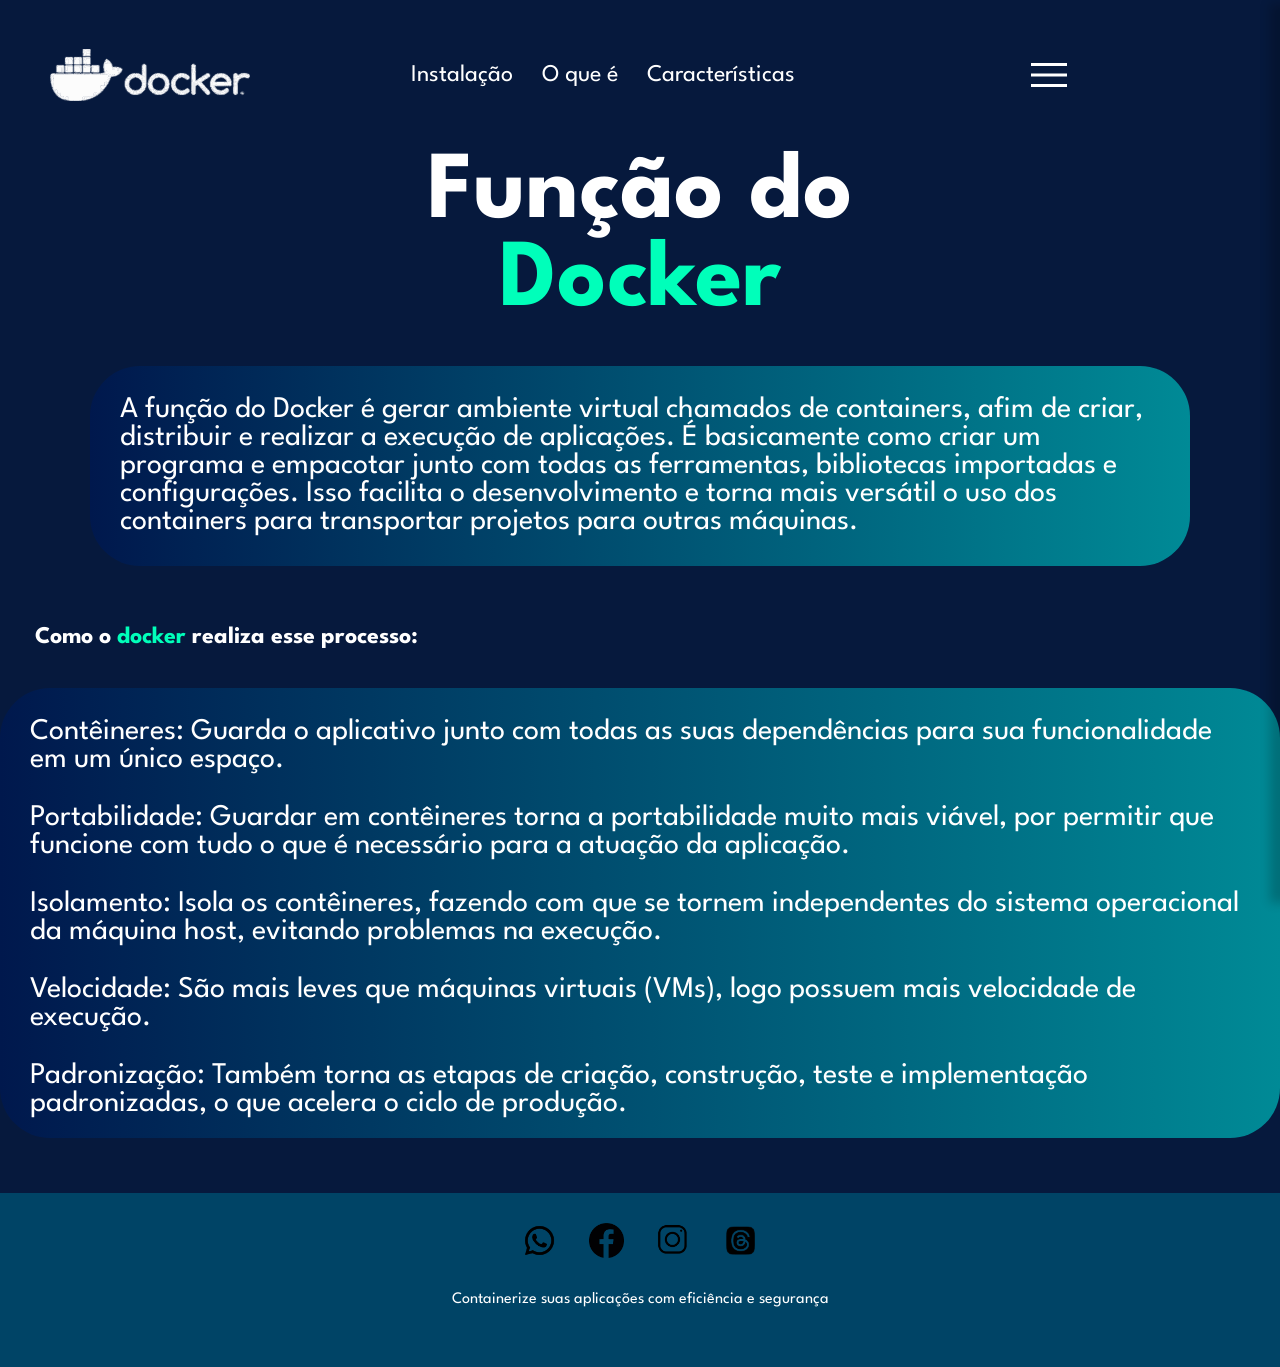
==== funcao.html @ 378aea59 "Enviando2" ====
<!DOCTYPE html>
<html lang="pt-br">
<head>
    <meta charset="UTF-8">
    <meta name="viewport" content="width=device-width, initial-scale=1.0">
    <title>Função</title>
    <link rel="stylesheet" href="estilo.css">
    <link href="https://fonts.googleapis.com/css2?family=League+Spartan:wght@400;700&display=swap" rel="stylesheet">
</head>
<body>
    <header>
        <img class="logo-header" src="./imagens/logo-docker.svg" alt="logo do docker em branco">

        <section class="links-header">
            <a href="#">Instalação</a>
            <a href="#">O que é</a>
            <a href="#">Características</a>
        </section>

        <nav>

            <ul class="barrinha">
                <li class="btn-fechar"><a href="#"><img src="./imagens/close.svg" alt="Fechar"></a></li>
                <li><a href="">O que é</a></li>
                <li><a href="">Vantagens e desvantagens</a></li>
                <li><a href="">Função</a></li>
            </ul>

            <ul>
                <li class="btn-abrir"><a href="#"><img src="./imagens//menu.svg" alt="Abrir menu"></a></li>
            </ul>
        </nav>

        <script>
            const barra = document.querySelector('.barrinha');
            const btnAbrir = document.querySelector('.btn-abrir');
            const btnFechar = document.querySelector('.btn-fechar');

            btnAbrir.addEventListener('click', (e) => {
                e.preventDefault();
                barra.classList.add('ativa');
            });

            btnFechar.addEventListener('click', (e) => {
                e.preventDefault();
                barra.classList.remove('ativa');
            });
        </script>
    </header>
    <h1>Função do </br><span class="colorido">Docker</span></h1>
    <section class="funcao-centralizar-gradiente">
        <section class="gradiente-funcao">
            <p>A função do Docker é gerar ambiente virtual chamados de containers, afim de criar, distribuir e realizar a execução de aplicações. É basicamente como criar um programa e empacotar junto com todas as ferramentas, bibliotecas importadas e configurações. Isso facilita o desenvolvimento e torna mais versátil o uso dos containers para transportar projetos para outras máquinas.</p>
        </section>
    </section>
    <div id="mesclartexto">
        <h2 id="funcao-titulo">Como o <span class="colorido">docker</span> realiza esse processo:</h2>
        <section class="funcao-centralizar-gradiente">
            <section id="gradiente-funcao-lista">
                <p>Contêineres: Guarda o aplicativo junto com todas as suas dependências para sua funcionalidade em um único espaço.</p>
                <p>Portabilidade: Guardar em contêineres torna a portabilidade muito mais viável, por permitir que funcione com tudo o que é necessário para a atuação da aplicação.</p>
                <p>Isolamento: Isola os contêineres, fazendo com que se tornem independentes do sistema operacional da máquina host, evitando problemas na execução.</p>
                <p>Velocidade: São mais leves que máquinas virtuais (VMs), logo possuem mais velocidade de execução.</p>
                <p>Padronização: Também torna as etapas de criação, construção, teste e implementação padronizadas, o que acelera o ciclo de produção.</p>
            </section>
        </section>
    </div>
    <footer>
        <section class="alinfooter">
            <figure class="imgsfooter">
                <a href="https://web.whatsapp.com/">
                    <img src="imagens/whatsapp_logo.png" alt="Logo do Whatsapp" class="redes_socias">
                </a>
                <a href="https://www.facebook.com/?locale=pt_BR">
                    <img src="imagens/facebook_logo.png" alt="Logo do Facebook" class="redes_socias">
                </a>
                <a href="https://www.instagram.com/"> 
                    <img src="imagens/instagram_logo.png" alt="Logo do Instagram" class="redes_socias">
                </a>
                <a href="https://www.threads.com/?hl=pt-br">
                    <img src="imagens/threads_logo.png" alt="Logo do Threads" class="redes_socias">
                </a>
            </figure>
        </section>
        <p class="alintextos_footer">Containerize suas aplicações com eficiência e segurança</p><br>
    </footer>
    <script>
        const button = document.getElementById('modos');

        button.addEventListener("click", () => {
            document.body.classList.toggle("modoescuro");

            if (document.bodyclassList.contains("modoescuro")){
                buttontextContent = 'Modo Claro';
            } else{
                buttontextContent = 'Modo Escuro';
            }
        })
    </script>
</body>
</html>
---- estilo.css ----
*{
    font-family: 'League Spartan', sans-serif;
    margin: 0;
    max-width: 100vw;
    color:#FFF;
    text-decoration: none;
}
header{
    width: 100%;
    height: 150px;
    display: flex;
    align-items: center;
    justify-content: space-between;
}
.logo-header{
    width: 200px;
    height: auto;
    margin:0 0 0 50px;
}
.menu-lateral{
    width: 100px;
    height: auto;
    margin: 0 50px 0 0;
}
.links-header{
    width: 30%;
    font-size: 1.5pc;
    display: flex;
    align-self: center;
    justify-content: space-between;
}
a{
    text-decoration: none;
}
body{
    background-color: #06193d;
}
h1{
    text-align: center;
    font-size: 6pc;
}
.img-menu {
    width: 100px;
    height: auto;
}
.gradiente-funcao{
    background: linear-gradient(90deg,#00184d 0%, #008a96 100%);
    width: 1100px;
    height: 200px;
    font-size: 30px;
    text-align: start;
    border-radius: 50px;
}
p{
    margin: 30px;
}
.funcao-centralizar-gradiente{
    margin-top: 40px;
    display: flex;
    justify-content: center;
    align-items: center;
    text-align: start;
}
.colorido{
    color: #00ffba;
}
#gradiente-funcao-lista{
    background: linear-gradient(90deg,#00184d 0%, #008a96 100%);
    width: 1300px;
    height: 450px;
    font-size: 30px;
    text-align: start;
    border-radius: 50px;
}
#funcao-titulo{
    margin-top: 60px;
    margin-left: 70px;
    width: 1300px;
    text-align: left;
}
#mesclartexto{
    display: flex;
    justify-content: center;
    align-items: center;
    flex-direction: column;
}
body.modoescuro{
    width: 100vw;
    height: 100vh;
    background-color: #94b9ff;
    color: #06193d;
    font-family: League Spartan;
}
body.modoescuro #logoheader{
    filter: invert(1);
}
body.modoescuro #menuheader{
    filter: invert(1);
}
body.modoescuro a{
    color:#00184d;
}
.botaomodos{
    width: 120px;
    height: 50px;
    border-radius: 20px;
    background: linear-gradient(90deg,#00184d, #008a96);
    color: #fff;
    display: flex;
    flex-direction: column;
    justify-content: center;
    align-items: center;
    font-size: 1.3pc;
    transition: ease 0.3s;
}
nav{
    background-color: #06193d;
}
nav ul{
    display: flex;
    list-style: none;
    justify-content: flex-end;
    align-items: center;
}
nav li{
    height: 50px;
}
nav a{
    height: 100%;
    padding: 0 30px;
    text-decoration: none;
    display: flex;
    align-items: center;
    color: #FFF;
}
nav a:hover{
    background-color: #061993;
    color: white;

}
nav li:last-child a{
    margin-right: auto;
}
.barrinha {
    width: 350px;
    height: 100vh;
    background-color: #06193d;
    backdrop-filter: blur(10px);
    box-shadow: -10px 3px 10px rgba(0,0,0,0.2);
    position: fixed;
    top: 0;
    right: 0;
    z-index: 999;
    display: flex;
    flex-direction: column;
    align-items: flex-start;
    justify-content: flex-start;

    transform: translateX(100%);
    transition: transform 0.3s ease-in-out;
}
.barrinha.ativa {
    transform: translateX(0);
}
.barrinha li {
    width: 100%;
}
.barrinha a {
    width: 100%;
    padding: 15px 30px;
    box-sizing: border-box;
}
footer{
    background-color:#004466;
    width: 100%;
    height: 100%;
    margin-top: 55px;
    display: block;
    justify-content: center;
    align-items: center;
}
.redes_socias{
    width: 35px;
    height: 35px;
}
.imgsfooter{
    display: flex;
    justify-content: space-evenly;
    align-items: center;
    width: 300px;
    margin-top: 30px;
}
.alinfooter{
    display: flex;
    align-items: center;
    justify-content: center;
    width: 100%;
}
.alintextos_footer{
    text-align: center;
    margin: 25px;
}
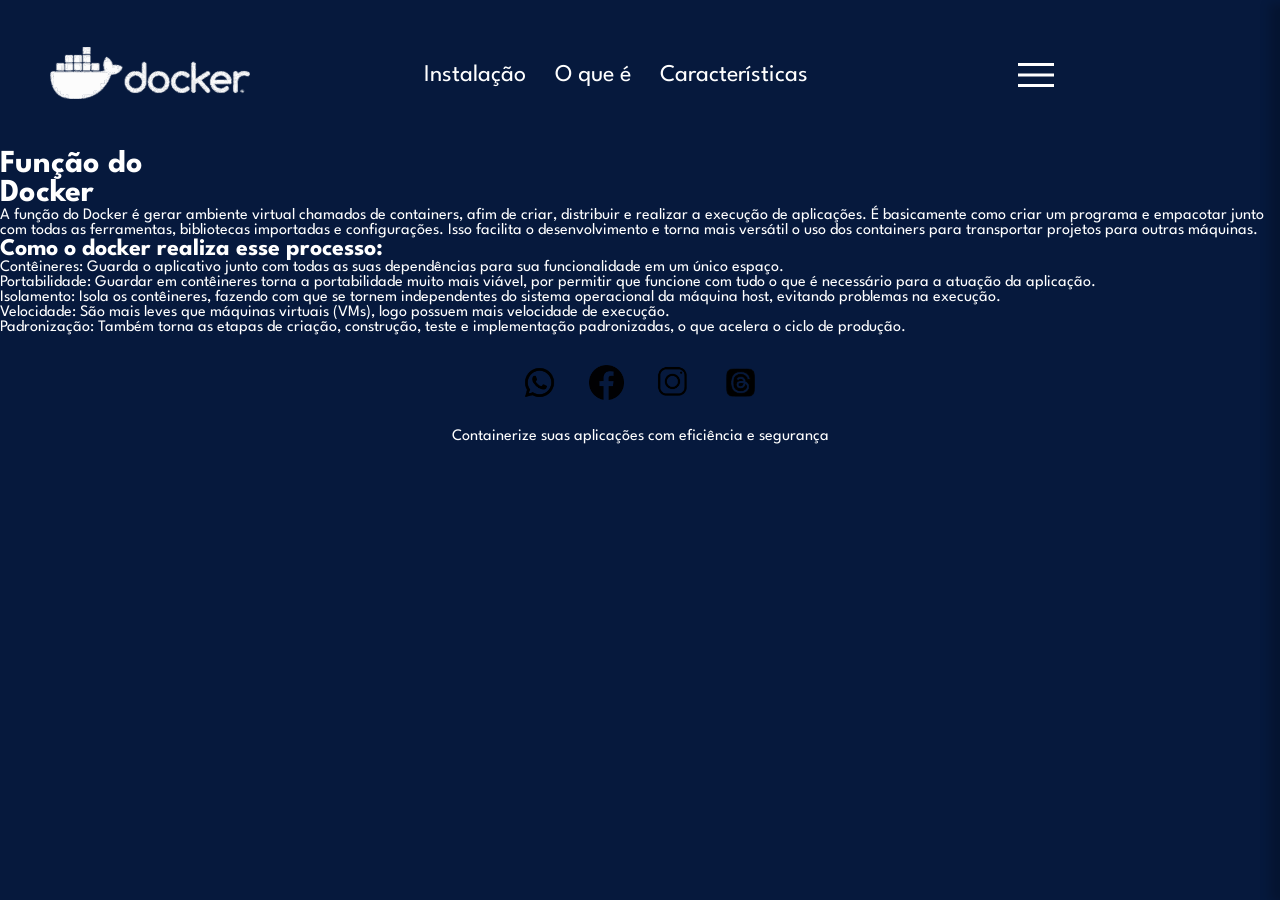
==== commit 1e83b012: "link para index" ====
--- a/funcao.html
+++ b/funcao.html
@@ -9,7 +9,7 @@
 </head>
 <body>
     <header>
-        <img class="logo-header" src="./imagens/logo-docker.svg" alt="logo do docker em branco">
+        <a href="index.html"><img class="logo-header" src="./imagens/logo-docker.svg" alt="logo do docker em branco"></a>
 
         <section class="links-header">
             <a href="#">Instalação</a>
--- a/estilo.css
+++ b/estilo.css
@@ -1,89 +1,17 @@
 *{
-    font-family: 'League Spartan', sans-serif;
+    box-sizing: border-box;
+    padding: 0;
     margin: 0;
-    max-width: 100vw;
-    color:#FFF;
-    text-decoration: none;
-}
-header{
-    width: 100%;
-    height: 150px;
-    display: flex;
-    align-items: center;
-    justify-content: space-between;
-}
-.logo-header{
-    width: 200px;
-    height: auto;
-    margin:0 0 0 50px;
-}
-.menu-lateral{
-    width: 100px;
-    height: auto;
-    margin: 0 50px 0 0;
-}
-.links-header{
-    width: 30%;
-    font-size: 1.5pc;
-    display: flex;
-    align-self: center;
-    justify-content: space-between;
-}
-a{
-    text-decoration: none;
-}
+}
+
 body{
+    width: 100vw;
+    height: 100vh;
     background-color: #06193d;
-}
-h1{
-    text-align: center;
-    font-size: 6pc;
-}
-.img-menu {
-    width: 100px;
-    height: auto;
-}
-.gradiente-funcao{
-    background: linear-gradient(90deg,#00184d 0%, #008a96 100%);
-    width: 1100px;
-    height: 200px;
-    font-size: 30px;
-    text-align: start;
-    border-radius: 50px;
-}
-p{
-    margin: 30px;
-}
-.funcao-centralizar-gradiente{
-    margin-top: 40px;
-    display: flex;
-    justify-content: center;
-    align-items: center;
-    text-align: start;
-}
-.colorido{
-    color: #00ffba;
-}
-#gradiente-funcao-lista{
-    background: linear-gradient(90deg,#00184d 0%, #008a96 100%);
-    width: 1300px;
-    height: 450px;
-    font-size: 30px;
-    text-align: start;
-    border-radius: 50px;
-}
-#funcao-titulo{
-    margin-top: 60px;
-    margin-left: 70px;
-    width: 1300px;
-    text-align: left;
-}
-#mesclartexto{
-    display: flex;
-    justify-content: center;
-    align-items: center;
-    flex-direction: column;
-}
+    color: #fff;
+    font-family: League Spartan;
+}
+
 body.modoescuro{
     width: 100vw;
     height: 100vh;
@@ -91,37 +19,127 @@
     color: #06193d;
     font-family: League Spartan;
 }
+
+header {
+    width: 100%;
+    height: 150px;
+    display: flex;
+    align-items: center;
+    justify-content: space-between;
+}
+.logo-header {
+    width: 200px;
+    height: auto;
+    margin:   0 0 0 50px;
+}
+
 body.modoescuro #logoheader{
     filter: invert(1);
 }
+.menu-lateral {
+    width: 100px;
+    height: auto;
+    margin: 0 50px 0 0;
+}
+
 body.modoescuro #menuheader{
     filter: invert(1);
 }
+
+.links-header {
+    width: 30%;
+    font-size: 1.5pc;
+    display: flex;
+    align-self: center;
+    justify-content: space-between;
+}
+
+a {
+    text-decoration: none;
+    color: #fff;
+}
+
 body.modoescuro a{
     color:#00184d;
 }
+
 .botaomodos{
     width: 120px;
     height: 50px;
     border-radius: 20px;
-    background: linear-gradient(90deg,#00184d, #008a96);
+    background: linear-gradient(90deg,#00184d 0%, #008a96 100%);
     color: #fff;
     display: flex;
     flex-direction: column;
     justify-content: center;
     align-items: center;
     font-size: 1.3pc;
-    transition: ease 0.3s;
-}
+    transition: ease 0.3s;
+}
+
+.botaomodos:hover{
+    transform: scale(1.1);
+}
+
+#conteudo {
+    padding: 50px;
+    max-width: 1000px;
+    margin: auto;
+}
+
+#conteudo h1 {
+    font-size: 4pc;
+    text-align: center;
+    margin-bottom: 30px;
+}
+
+#conteudo .descricao {
+    font-size: 1.5pc;
+    text-align: justify;
+    margin-bottom: 50px;
+    line-height: 1.8;
+}
+
+.secao-lista {
+    margin-bottom: 60px;
+}
+
+.secao-lista .subtitulo {
+    font-size: 3pc;
+    margin-bottom: 20px;
+    text-align: left;
+}
+
+.secao-lista ul {
+    list-style: disc;
+    padding-left: 30px;
+    font-size: 1.3pc;
+    line-height: 1.8;
+}
+
+.secao-lista li {
+    margin-bottom: 15px;
+}
+
+.secao-lista strong {
+    color: #00ffba;
+}
+
 nav{
     background-color: #06193d;
 }
+
+body.modoescuro nav{
+    background-color: #94b9ff;
+}
+
 nav ul{
     display: flex;
     list-style: none;
     justify-content: flex-end;
     align-items: center;
 }
+
 nav li{
     height: 50px;
 }
@@ -133,11 +151,7 @@
     align-items: center;
     color: #FFF;
 }
-nav a:hover{
-    background-color: #061993;
-    color: white;
-
-}
+
 nav li:last-child a{
     margin-right: auto;
 }
@@ -159,30 +173,45 @@
     transform: translateX(100%);
     transition: transform 0.3s ease-in-out;
 }
+
+.barrinha a:hover{
+    background-color: #061993;
+    color: white;
+}
+
+body.modoescuro .barrinha{
+    background-color: #94b9ff;
+}
+
 .barrinha.ativa {
     transform: translateX(0);
 }
+
 .barrinha li {
     width: 100%;
 }
+
 .barrinha a {
     width: 100%;
     padding: 15px 30px;
     box-sizing: border-box;
 }
-footer{
+
+.footer-exemplosuso{
     background-color:#004466;
     width: 100%;
-    height: 100%;
+    height: auto;
     margin-top: 55px;
     display: block;
     justify-content: center;
     align-items: center;
 }
+
 .redes_socias{
     width: 35px;
     height: 35px;
 }
+
 .imgsfooter{
     display: flex;
     justify-content: space-evenly;
@@ -190,13 +219,15 @@
     width: 300px;
     margin-top: 30px;
 }
+
 .alinfooter{
     display: flex;
     align-items: center;
     justify-content: center;
     width: 100%;
 }
+
 .alintextos_footer{
     text-align: center;
-    margin: 25px;
+    margin: 25px;
 }
